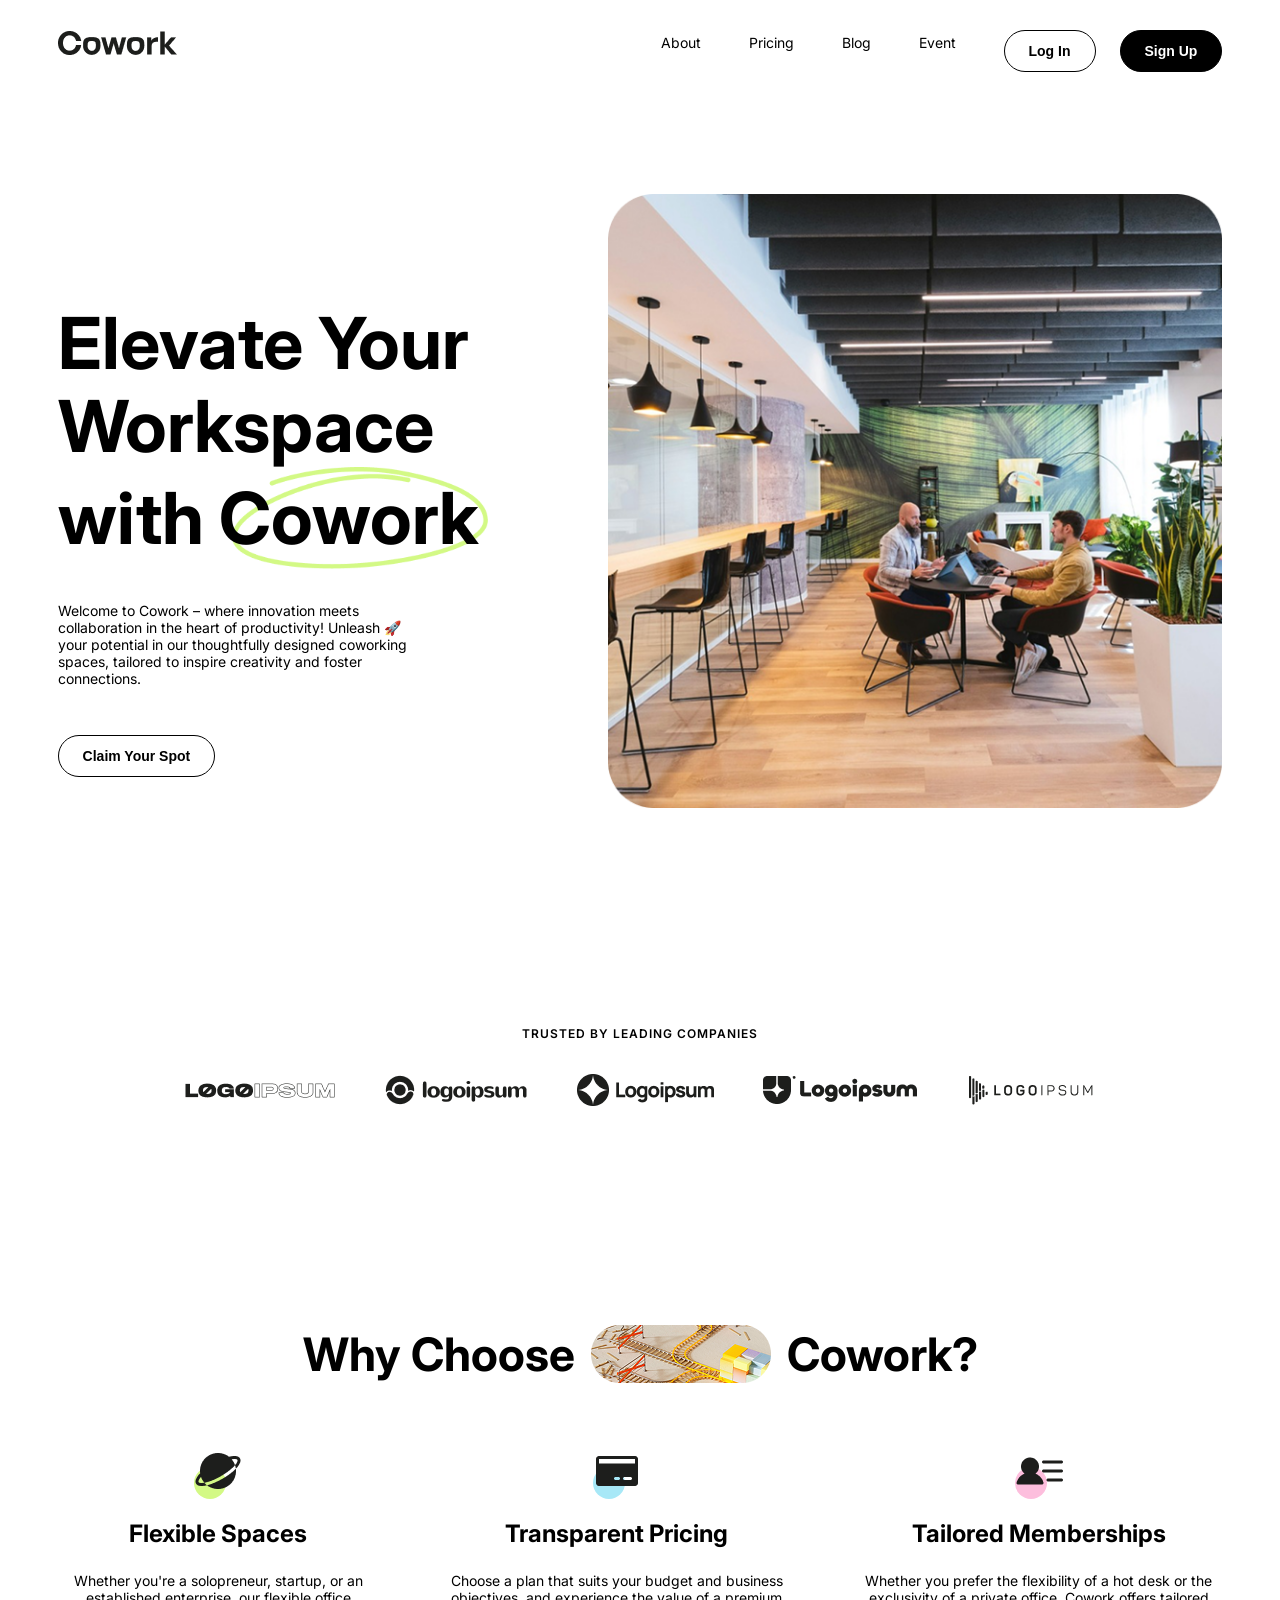
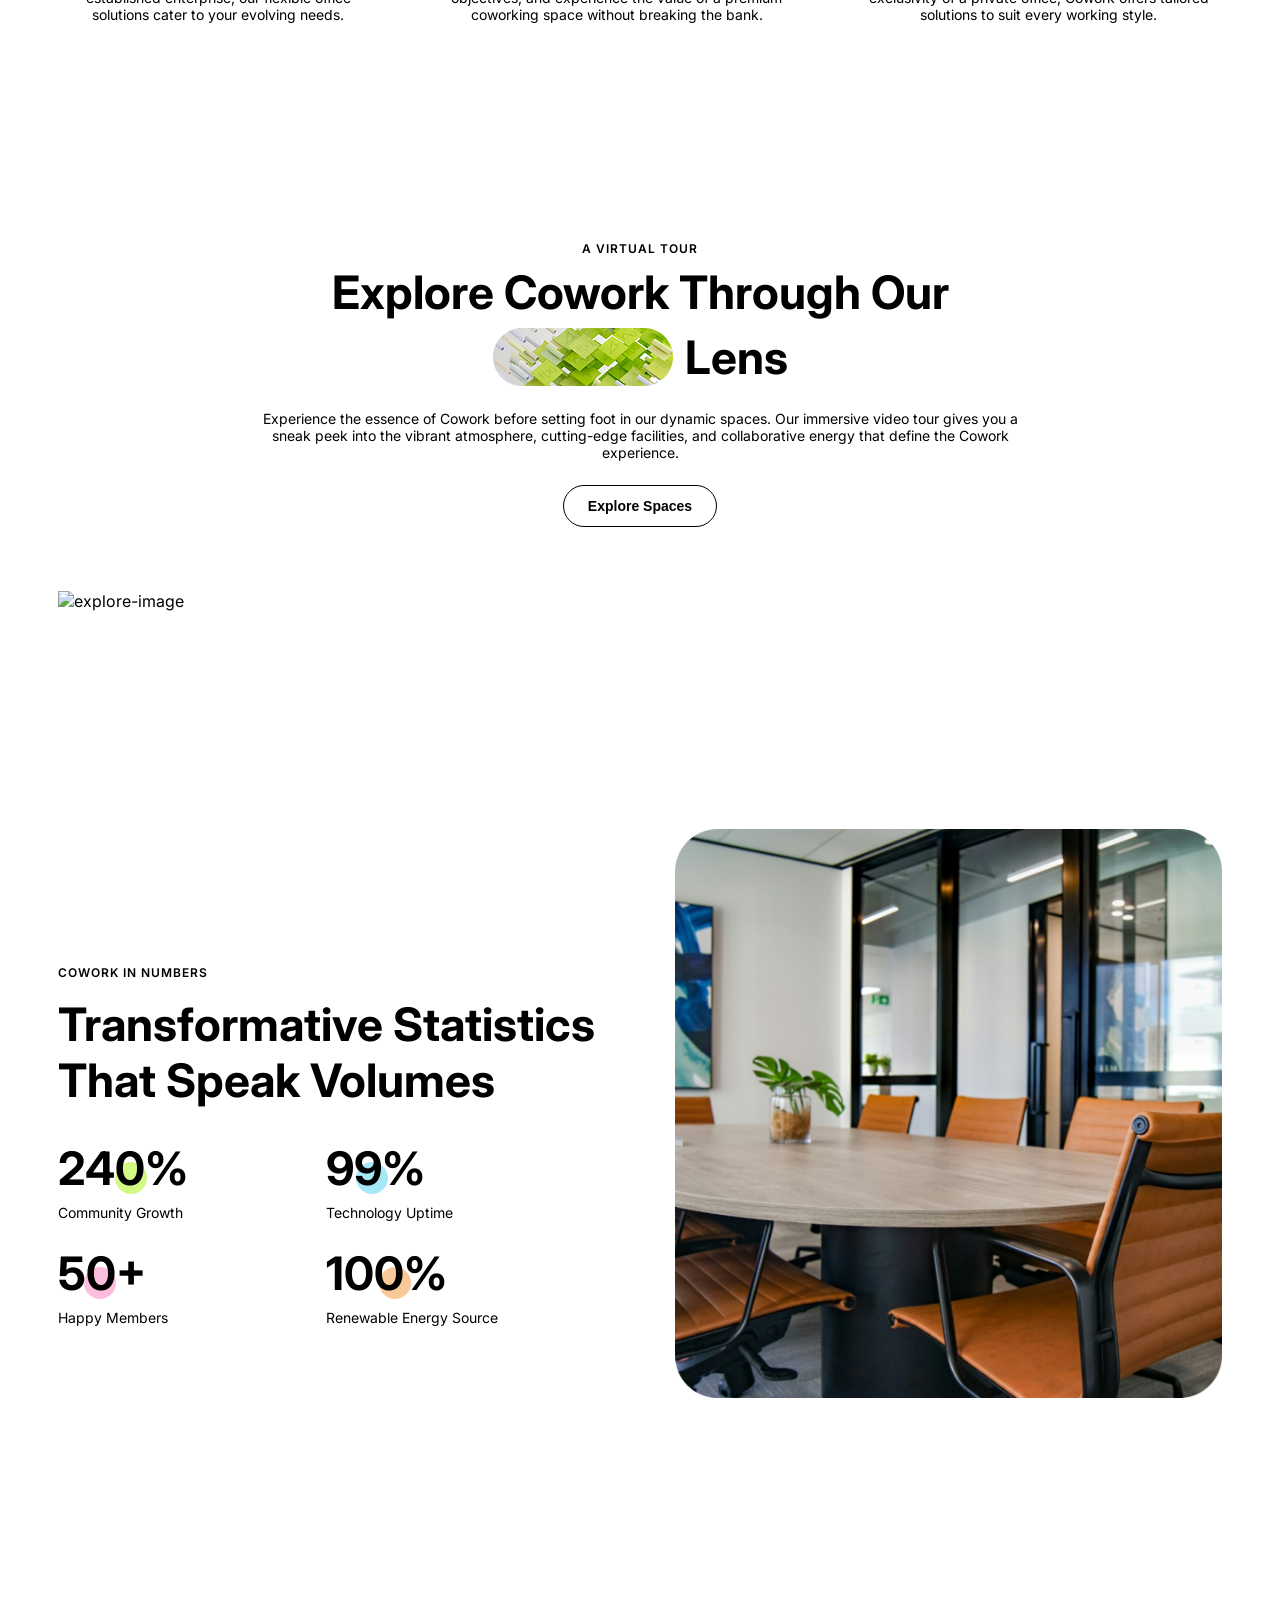
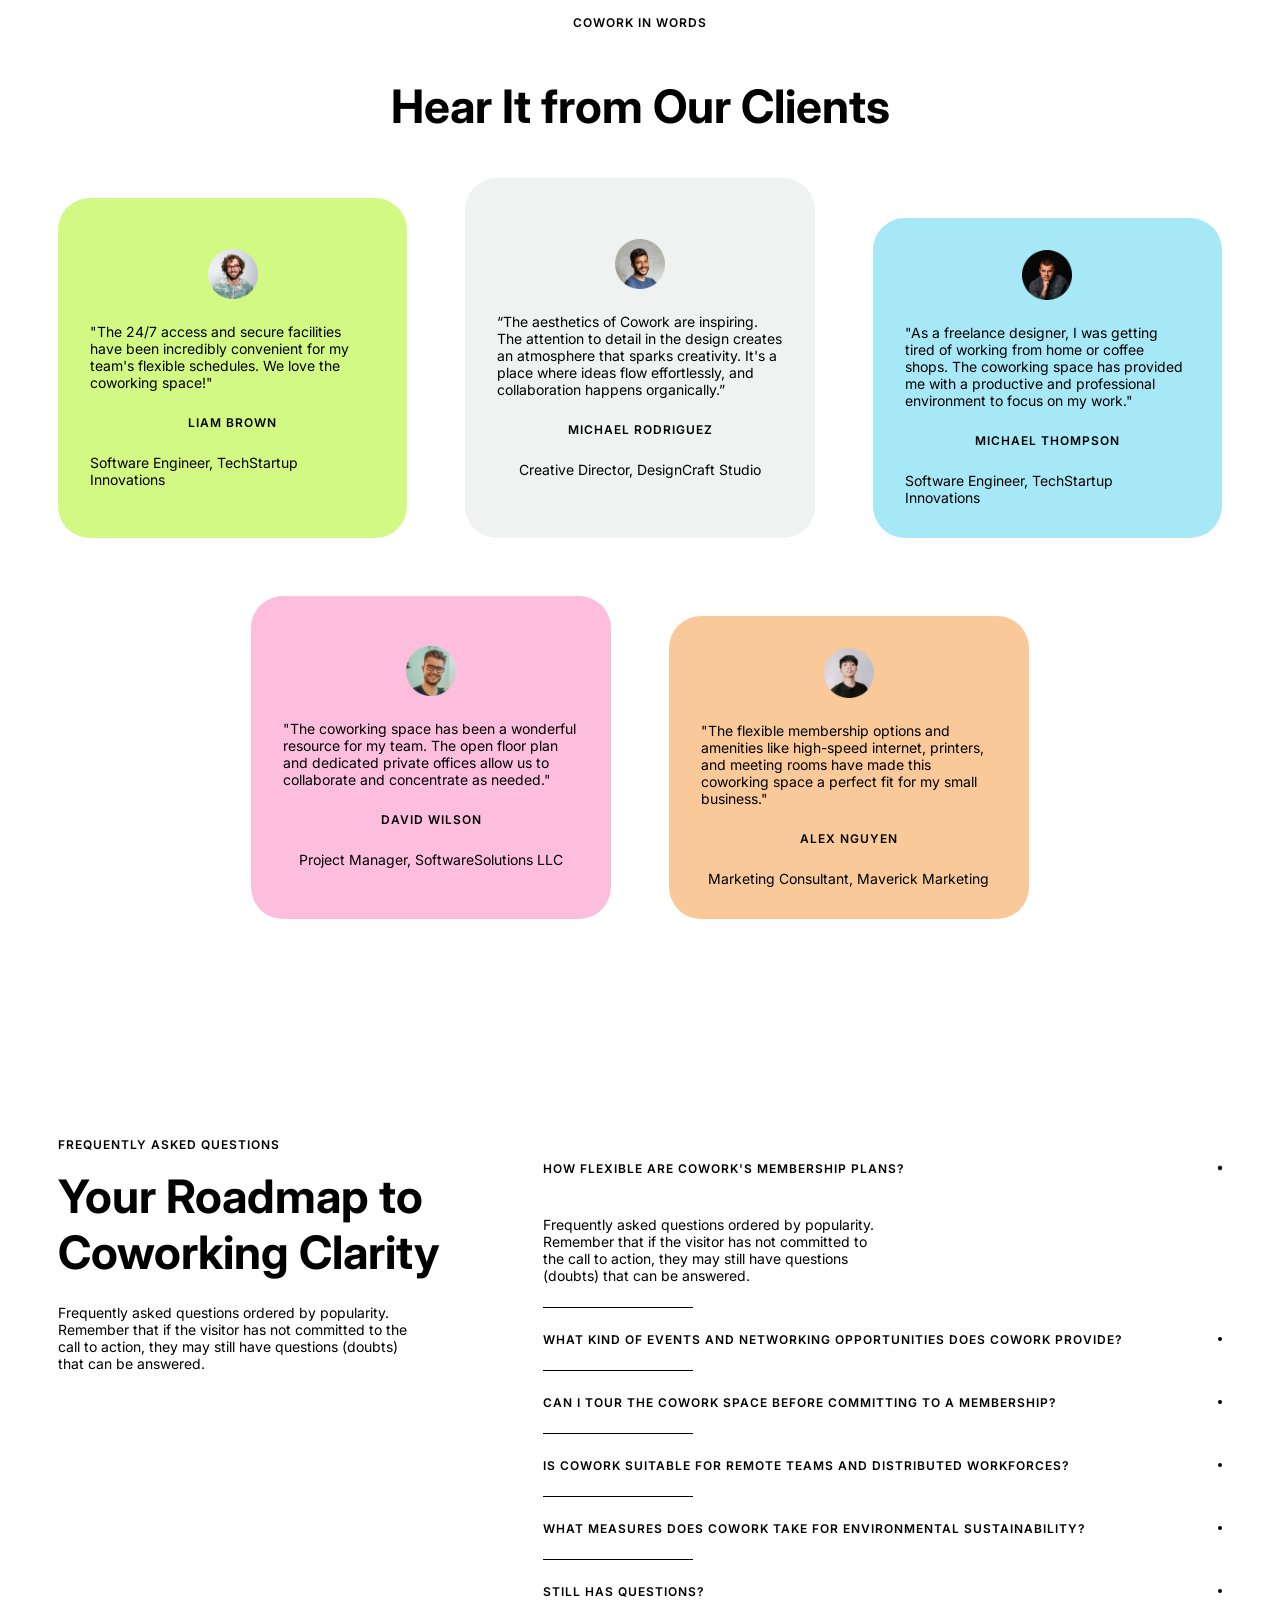
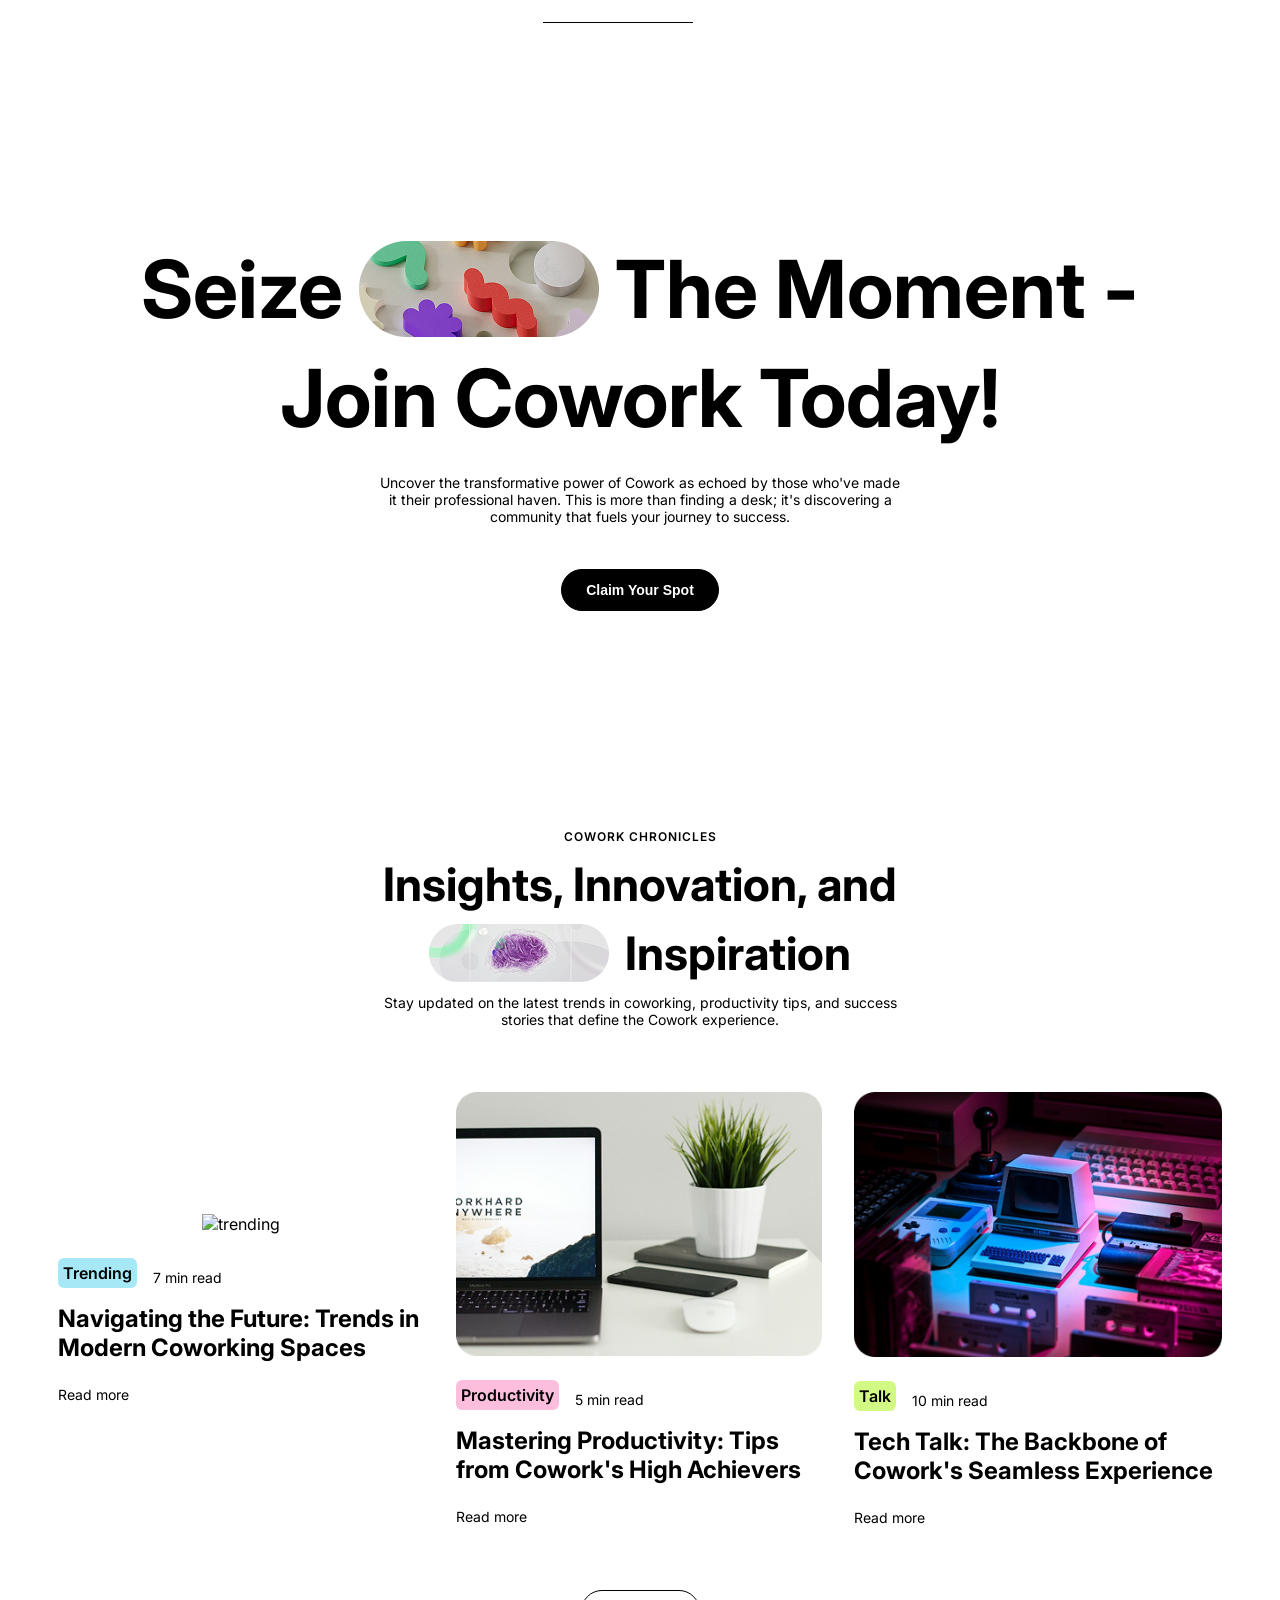
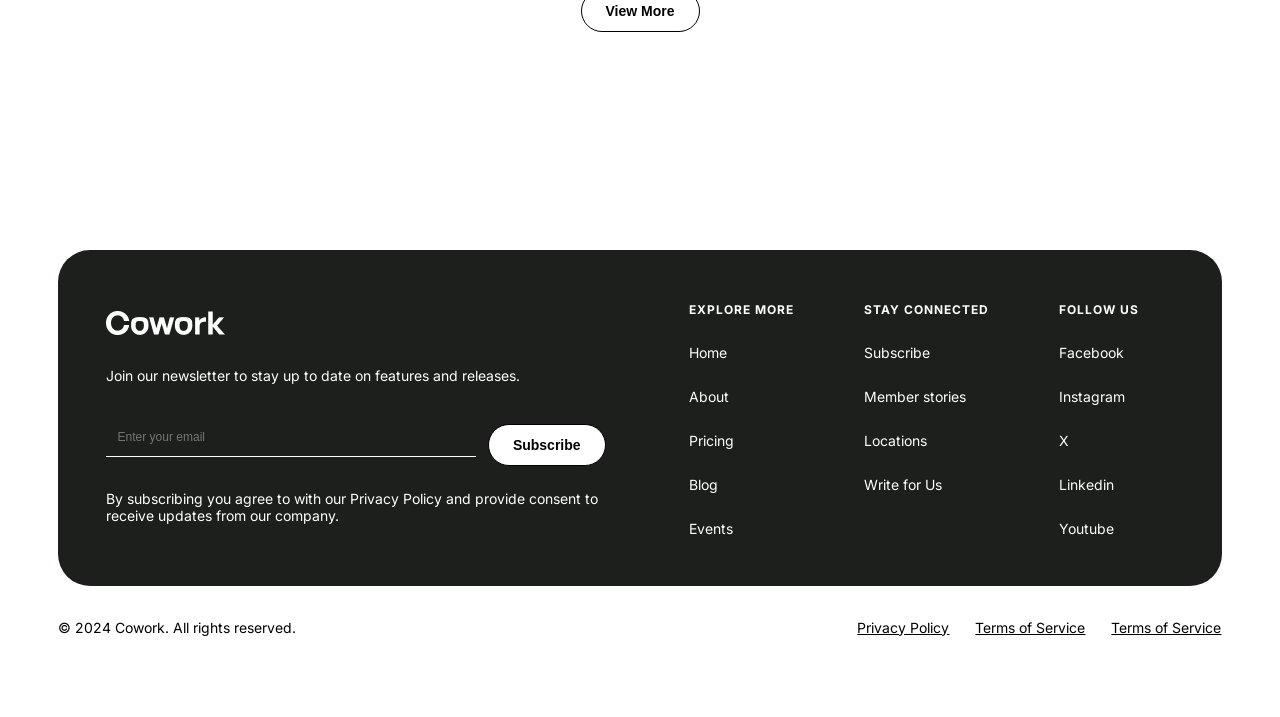
==== Cowork Website/index.html @ 2854998a "Add files via upload" ====
<!doctype html>
<html lang="en">
  <head>
    <meta charset="UTF-8" />
    <meta name="viewport" content="width=device-width, initial-scale=1.0" />
    <title>Cowork Website</title>
    <link rel="stylesheet" href="style.css" />
  </head>
  <body>
    <div class="container">
      <nav class="flex">
        <img src="./assets/Logo.png" alt="logo pic" class="logo" />
        <div class="links-btns flex">
          <ul class="links flex">
            <li class="flex"><a href="#">About</a></li>
            <li class="flex"><a href="#">Pricing</a></li>
            <li class="flex"><a href="#">Blog</a></li>
            <li class="flex"><a href="#">Event</a></li>
          </ul>
          <div class="btns flex">
            <button class="btn-white">Log In</button>
            <button class="btn-black">Sign Up</button>
          </div>
        </div>
        <button class="togle flex"><hr><hr><hr></button>
      </nav>

      <main class="hero-section flex">
        <div class="content flex">
          <div>
            <div><h1 class="title">Elevate Your Workspace</h1></div>
            <div class="flex"><h1 id="vector-h1">with Cowork</h1></div>
          </div>
          <p>
            Welcome to Cowork – where innovation meets collaboration in the
            heart of productivity! Unleash 🚀 your potential in our thoughtfully
            designed coworking spaces, tailored to inspire creativity and foster
            connections.
          </p>
          <button class="btn-white">Claim Your Spot</button>
        </div>
        <div class="hero-image">
          <img src="assets/hero-Image.png" alt="hero-Image" />
        </div>
      </main>

      <section class="social-proof flex">
        <h5>Trusted by Leading Companies</h5>
        <div class="social-proof-images flex">
          <div>
            <img
              src="./assets/social-proof-logo.png"
              alt="social-proof-logo-1"
            />
          </div>
          <div>
            <img
              src="./assets/social-proof-logo-2.png"
              alt="social-proof-logo-2"
            />
          </div>
          <div>
            <img
              src="./assets/social-proof-logo-3.png"
              alt="social-proof-logo-3"
            />
          </div>
          <div>
            <img
              src="./assets/social-proof-logo-4.png"
              alt="social-proof-logo-4"
            />
          </div>
          <div>
            <img
              src="./assets/social-proof-logo-5.png"
              alt="social-proof-logo-5"
            />
          </div>
        </div>
      </section>

      <section class="trust-section flex">
        <div class="heading flex">
          <div><h1>Why Choose</h1></div>
          <div><img src="./assets/Rectangle 1.png" alt="Rectangle" /></div>
          <div><h1>Cowork?</h1></div>
        </div>

        <div class="trust-section-columns flex">
          <div class="col-1 cols flex">
            <div>
              <img src="./assets//Planet.png" alt="Planet" /><span
                class="sm-circle"
              ></span>
            </div>
            <h2>Flexible Spaces</h2>
            <p>
              Whether you're a solopreneur, startup, or an established
              enterprise, our flexible office solutions cater to your evolving
              needs.
            </p>
          </div>
          <div class="col-2 cols flex">
            <div>
              <img src="./assets/CreditCard.png" alt="CreditCard" /><span
                class="sm-circle"
              ></span>
            </div>
            <h2>Transparent Pricing</h2>
            <p>
              Choose a plan that suits your budget and business objectives, and
              experience the value of a premium coworking space without breaking
              the bank.
            </p>
          </div>
          <div class="col-3 cols flex">
            <div>
              <img src="./assets/UserList.png" alt="UserList" /><span
                class="sm-circle"
              ></span>
            </div>
            <h2>Tailored Memberships</h2>
            <p>
              Whether you prefer the flexibility of a hot desk or the
              exclusivity of a private office, Cowork offers tailored solutions
              to suit every working style.
            </p>
          </div>
        </div>
      </section>

      <section class="explore-section">
        <div class="content flex">
          <h5>A Virtual Tour</h5>
          <h1>Explore Cowork Through Our</h1>
          <div class="flex rect-image">
            <div><img src="./assets/Rectangle 2.png" alt="Rectangle" /></div>
            <h1>Lens</h1>
          </div>
          <p>
            Experience the essence of Cowork before setting foot in our dynamic
            spaces. Our immersive video tour gives you a sneak peek into the
            vibrant atmosphere, cutting-edge facilities, and collaborative
            energy that define the Cowork experience.
          </p>
          <button class="btn-white">Explore Spaces</button>
        </div>
        <div class="explore-section-image">
          <img src="./assets/explore-image.png" alt="explore-image" />
        </div>
      </section>

      <section class="achieve-section flex">
        <div class="content flex">
          <h5>Cowork in Numbers</h5>
          <div>
            <h1>Transformative Statistics</h1>
            <h1>That Speak Volumes</h1>
          </div>
          <div class="achievements flex">
            <div class="achieved">
              <h1>
                240%
                <span class="sm-circle"></span>
              </h1>
              <p>Community Growth</p>
            </div>
            <div class="achieved">
              <h1>
                99%
                <span class="sm-circle"></span>
              </h1>
              <p>Technology Uptime</p>
            </div>
            <div class="achieved">
              <h1>
                50+
                <span class="sm-circle"></span>
              </h1>
              <p>Happy Members</p>
            </div>
            <div class="achieved">
              <h1>
                100%
                <span class="sm-circle"></span>
              </h1>
              <p>Renewable Energy Source</p>
            </div>
          </div>
        </div>
        <div class="achieve-section-image">
          <img src="./assets/achieve-image.png" alt="achieve-image" />
        </div>
      </section>

      <section class="about-section flex">
        <div>
          <h5>Cowork in Words</h5>
          <h1>Hear It from Our Clients</h1>
        </div>
        <div class="about-card">
          <div class="card-1 card flex">
            <div>
              <img src="./assets/user-logo-image1.png" alt="user-logo-image1" />
            </div>
            <p>
              "The 24/7 access and secure facilities have been incredibly
              convenient for my team's flexible schedules. We love the coworking
              space!"
            </p>
            <h5>Liam Brown</h5>
            <p>Software Engineer, TechStartup Innovations</p>
          </div>
          <div class="card-2 card flex">
            <div>
              <img src="./assets/user-logo-image2.png" alt="user-logo-image2" />
            </div>
            <p>
              “The aesthetics of Cowork are inspiring. The attention to detail
              in the design creates an atmosphere that sparks creativity. It's a
              place where ideas flow effortlessly, and collaboration happens
              organically.”
            </p>
            <h5>Michael Rodriguez</h5>
            <p>Creative Director, DesignCraft Studio</p>
          </div>
          <div class="card-3 card flex">
            <div>
              <img src="./assets/user-logo-image3.png" alt="user-logo-image3" />
            </div>
            <p>
              "As a freelance designer, I was getting tired of working from home
              or coffee shops. The coworking space has provided me with a
              productive and professional environment to focus on my work."
            </p>
            <h5>Michael Thompson</h5>
            <p>Software Engineer, TechStartup Innovations</p>
          </div>
          <div class="card-4 card flex">
            <div>
              <img src="./assets/user-logo-image4.png" alt="user-logo-image4" />
            </div>
            <p>
              "The coworking space has been a wonderful resource for my team.
              The open floor plan and dedicated private offices allow us to
              collaborate and concentrate as needed."
            </p>
            <h5>David Wilson</h5>
            <p>Project Manager, SoftwareSolutions LLC</p>
          </div>
          <div class="card-5 card flex">
            <div>
              <img src="./assets/user-logo-image5.png" alt="user-logo-image5" />
            </div>
            <p>
              "The flexible membership options and amenities like high-speed
              internet, printers, and meeting rooms have made this coworking
              space a perfect fit for my small business."
            </p>
            <h5>Alex Nguyen</h5>
            <p>Marketing Consultant, Maverick Marketing</p>
          </div>
        </div>
      </section>

      <section class="question-section flex">
        <div class="left-section flex">
          <h5>Frequently Asked Questions</h5>
          <h1>Your Roadmap to Coworking Clarity</h1>
          <p>
            Frequently asked questions ordered by popularity. Remember that if
            the visitor has not committed to the call to action, they may still
            have questions (doubts) that can be answered.
          </p>
        </div>
        <div class="right-section flex">
          <div class="heading">
            <div class="border"></div>
            <h5 class="flex">
              How flexible are Cowork's membership plans?<button
                class="arrow-btn"
              >
                <i class="fa-solid fa-angle-down"></i>
              </button>
            </h5>
            <p>
              Frequently asked questions ordered by popularity. Remember that if
              the visitor has not committed to the call to action, they may
              still have questions (doubts) that can be answered.
            </p>
          </div>
          <div class="heading flex">
            <div class="border"></div>
            <h5>
              What kind of events and networking opportunities does Cowork
              provide?
            </h5>
            <button class="arrow-btn">
              <i class="fa-solid fa-angle-down"></i>
            </button>
          </div>
          <div class="heading flex">
            <div class="border"></div>
            <h5>
              Can I tour the Cowork space before committing to a membership?
            </h5>
            <button class="arrow-btn">
              <i class="fa-solid fa-angle-down"></i>
            </button>
          </div>
          <div class="heading flex">
            <div class="border"></div>
            <h5>
              Is Cowork suitable for remote teams and distributed workforces?
            </h5>
            <button class="arrow-btn">
              <i class="fa-solid fa-angle-down"></i>
            </button>
          </div>
          <div class="heading flex">
            <div class="border"></div>
            <h5>
              What measures does Cowork take for environmental sustainability?
            </h5>
            <button class="arrow-btn">
              <i class="fa-solid fa-angle-down"></i>
            </button>
          </div>
          <div class="heading flex">
            <div class="border"></div>
            <h5>Still has questions?</h5>
            <button class="arrow-btn">
              <i class="fa-solid fa-angle-down"></i>
            </button>
          </div>
        </div>
      </section>

      <section class="join-section flex">
        <div class="flex heading">
          <h1>Seize</h1>
          <span> <img src="./assets/Rectangle 3.png" alt="Rectangle 3" /></span>
          <h1>The Moment -</h1>
        </div>
        <h1>Join Cowork Today!</h1>
        <p>
          Uncover the transformative power of Cowork as echoed by those who've
          made it their professional haven. This is more than finding a desk;
          it's discovering a community that fuels your journey to success.
        </p>
        <button class="btn-black">Claim Your Spot</button>
      </section>

      <section class="trends-section flex">
        <div class="top-section flex">
          <h5>Cowork Chronicles</h5>
          <h1>Insights, Innovation, and</h1>
          <h1 class="flex img-gap">
            <span><img src="./assets/Rectangle 4png.png" alt="" /></span
            >Inspiration
          </h1>
          <p>
            Stay updated on the latest trends in coworking, productivity tips,
            and success stories that define the Cowork experience.
          </p>
        </div>
        <div class="bottom-section">
          <div class="row flex">
            <div class="trending rows flex">
              <div><img src="./assets/Trending.png" alt="trending" /></div>
              <div class="cols flex">
                <div class="flex">
                  <span>Trending</span>
                  <p>7 min read</p>
                </div>
                <h2>
                  Navigating the Future: Trends in Modern Coworking Spaces
                </h2>
                <p>Read more <i class="fa-solid fa-angle-right"></i></p>
              </div>
            </div>
            <div class="productivity rows flex">
              <div>
                <img src="./assets/productivity.png" alt="productivity" />
              </div>
              <div class="cols flex">
                <div class="flex">
                  <span>Productivity</span>
                  <p>5 min read</p>
                </div>
                <h2>
                  Mastering Productivity: Tips from Cowork's High Achievers
                </h2>
                <p>Read more <i class="fa-solid fa-angle-right"></i></p>
              </div>
            </div>
            <div class="talk rows flex">
              <div><img src="./assets/talk.png" alt="talk.png" /></div>
              <div class="cols flex">
                <div class="flex">
                  <span>Talk</span>
                  <p>10 min read</p>
                </div>
                <h2>Tech Talk: The Backbone of Cowork's Seamless Experience</h2>
                <p>Read more <i class="fa-solid fa-angle-right"></i></p>
              </div>
            </div>
          </div>
          <div class="bottom-section-btn flex">
          <button class="btn-white">View More</button>
          </div>
        </div>

      </section>

      <section class="footer-section flex">
        <footer class="flex">
          <div class="footer-left-section flex">
            <div><img src="./assets/white-logo.png" alt="logo"></div>
            <div class="inside-content flex">
              <p>Join our newsletter to stay up to date on features and releases.</p>
              <div class="textarea flex">
              <input type="email" placeholder="Enter your email"></input>
                <button class="btn-white">Subscribe</button>
              </div>
                <p>By subscribing you agree to with our Privacy Policy and provide consent to receive updates from our company.</p>

            </div>

          </div>
          <div class="footer-right-section flex">
            <div class="col flex col-1">
              <ul class="footer-links flex">
                <li><strong>Explore More</strong></li>
                <li><a href="#">Home</a></li>
                <li><a href="#">About</a></li>
                <li><a href="#">Pricing</a></li>
                <li><a href="#">Blog</a></li>
                <li><a href="#">Events</a></li>
              </ul>
            </div>
            <div class="col flex col-2">
              <ul class="footer-links flex">
                <li><strong>Stay connected</strong></li>
                <li><a href="#">Subscribe</a></li>
                <li><a href="#">Member stories</a></li>
                <li><a href="#">Locations</a></li>
                <li><a href="#">Write for Us</a></li>
              </ul>
            </div>
            <div class="col flex col-3">
              <ul class="footer-links flex">
                <li><strong>follow us</strong></li>
                <li><a href="#">Facebook</a></li>
                <li><a href="#">Instagram</a></li>
                <li><a href="#">X</a></li>
                <li><a href="#">Linkedin</a></li>
                <li><a href="#">Youtube</a></li>
              </ul>
            </div>
          </div>
        </footer>
        <div class="footer-last-link flex">
          <p>© 2024 Cowork. All rights reserved.</p>
          <div class="last-links flex">
            <p>Privacy Policy</p>
            <p>Terms of Service</p>
            <p>Terms of Service</p>
          </div>
        </div>
      </section>


    </div>
    <script
      src="https://kit.fontawesome.com/6760825865.js"
      crossorigin="anonymous"
    ></script>
  </body>
</html>
---- Cowork Website/style.css ----
@import url(https://fonts.googleapis.com/css?family=Inter:100,200,300,regular,500,600,700,800,900,100italic,200italic,300italic,italic,500italic,600italic,700italic,800italic,900italic);
* {
  margin: 0;
  padding: 0;
  box-sizing: border-box;
}
body {
  background-color: var(--secondary-color);
  font-family: inter, Arial, Helvetica, sans-serif;
}
:root {
  --primary-color: black;
  --secondary-color: white;
  --padding-block: 8.5vw;
  --gap-80: clamp(32px, 6.5vw, 80px);
  --gap-48: clamp(16px, 4vw, 48px);
  --gap-32: clamp(12px, 3vw, 32px);
  --gap-24: clamp(12px, 2vw, 24px);
  --gap-16: clamp(8px, 1.5vw, 16px);
  --gap-12: clamp(8px, 1.5vw, 12px);
  --gap-8: clamp(6px, 1.5vw, 8px);
}

/* utility class */

.container {
  padding-inline: 4.5vw;
  overflow: hidden;
}

.flex {
  display: flex;
  align-items: center;
}

.btn-white,
.btn-black {
  border: 1px solid var(--primary-color);
  border-radius: 42px;
  background-color: #fff;
  cursor: pointer;
  padding: clamp(8px, 1vw, 12px) clamp(16px, 2vw, 24px);
  font-size: clamp(10px, 1.5vw, 14px);
  font-weight: bold;
}

.btn-black {
  color: var(--secondary-color);
  background-color: var(--primary-color);
}

img {
  max-width: 100%;
  height: auto;
  display: block;
}

li {
  list-style: none;
}

a {
  font-size: clamp(8px, 1.5vw, 14px);
  color: var(--primary-color);
  text-decoration: none;
}

h1 {
  font-size: clamp(24px, 3.6vw, 48px);
}

h2 {
  font-size: clamp(12px, 2vw, 24px);
}

p {
  font-size: clamp(10px, 1.5vw, 14px);
}

h5 {
  font-size: clamp(8px, 1.5vw, 12px);
  text-transform: uppercase;
  letter-spacing: 1px;
  font-weight: 600;
}

.sm-circle {
  z-index: -1;
  position: absolute;
  top: 40%;
  width: var(--gap-32);
  height: var(--gap-32);
  border-radius: 50%;
}

/* nav styling */

nav {
  width: 100%;
  padding-block: 13.5px;
  justify-content: space-between;
  background-color: var(--secondary-color);
}

nav .logo {
  height: clamp(20px, 2vw, 24px);
}

nav .links-btns {
  gap: var(--gap-48);
}

nav .links {
  gap: var(--gap-48);
}

nav .togle {
  position: absolute;
  right: 16px;
  border-radius: 12px;
  background-color: var(--primary-color);
  z-index: 99;
  padding: var(--gap-16);
  gap: 4px;
  flex-direction: column;
  justify-content: center;
  display: none;
  border: none;
}

nav .togle hr {
  width: 15px;
  border: 1px solid rgb(255, 255, 255);
}

.links-btns .btns {
  gap: min(24px, 2vw);
}

/* Hero section stying  */

.hero-section {
  padding-block: var(--padding-block);
  gap: var(--gap-32);
}

.hero-section .content {
  margin-top: 6vw;
  width: min(540px, 115%);
  flex-direction: column;
  align-items: start;
  gap: var(--gap-32);
}

.hero-section .content h1 {
  line-height: 115%;
  text-align: start;
  font-size: clamp(32px, 5.6vw, 75px);
}

#vector-h1 {
  text-align: start;
  padding: 10px 10px 10px;
  padding-left: 0;
  display: inline;
  background-image: url(./assets/Vector\ 1.png);
  background-repeat: no-repeat;
  background-size: 20vw;
  background-position-x: right;
  background-position-y: center;
}

.hero-section .content p {
  width: 70%;
}

.hero-section .content button {
  align-self: self-start;
}

/* section-1 */

.social-proof {
  padding-block: var(--padding-block);
  gap: var(--gap-32);
  flex-direction: column;
}

.social-proof .social-proof-images {
  justify-content: center;
  gap: var(--gap-48);
}

/* section-2 */

.trust-section {
  padding-block: var(--padding-block);
  flex-direction: column;
}

.trust-section .heading {
  width: 100%;
  justify-content: center;
  gap: var(--gap-16);
}

.trust-section .heading h1 {
  width: max-content;
}

.trust-section-columns {
  gap: var(--gap-48);
  padding-top: 5vw;
}

.trust-section-columns .cols {
  flex-direction: column;
  justify-content: center;
  gap: var(--gap-24);
}

.cols div img {
  width: var(--gap-48);
}

.cols div {
  position: relative;
}
.col-1 div {
  span {
    background-color: rgb(211, 249, 133);
  }
}
.col-2 div {
  span {
    background-color: #a7e8f7;
  }
}
.col-3 div {
  span {
    background-color: rgb(253, 190, 221);
  }
}
.trust-section-columns .cols p {
  text-align: center;
}

/* section-3 */

.explore-section {
  padding-block: var(--padding-block);
}

.explore-section .content {
  flex-direction: column;
  gap: var(--gap-8);
}

.explore-section .content .rect-image {
  gap: var(--gap-12);
}

.explore-section .content p {
  text-align: center;
  max-width: 65%;
}

.explore-section .content p,
button {
  margin-top: var(--gap-16);
}

.explore-section-image {
  margin-top: 5vw;
}

/* section-4 */

.achieve-section {
  padding-block: var(--padding-block);
  gap: var(--gap-80);
}

.achieve-section .content {
  padding-top: 5vw;
  flex-direction: column;
  align-items: start;
  gap: var(--gap-16);
}

.achieve-section .content h1 {
  width: max-content;
  font-weight: bold;
  text-align: start;
}

.achieve-section .content .achievements {
  flex-wrap: wrap;
  margin-top: var(--gap-16);
  row-gap: var(--gap-24);
}

.achievements .achieved {
  min-width: 50%;
}

.achievements .achieved h1 {
  position: relative;
}

.achievements .achieved p {
  margin-top: var(--gap-8);
}

.achievements .achieved:first-child h1 {
  .sm-circle {
    left: 44%;
    background-color: rgb(211, 249, 133);
  }
}
.achievements .achieved:last-child h1 {
  .sm-circle {
    left: 44%;
    background-color: #fac999;
  }
}
.achievements .achieved:nth-child(2) h1 {
  .sm-circle {
    left: 30%;
    background-color: #a7e8f7;
  }
}
.achievements .achieved:nth-child(3) h1 {
  .sm-circle {
    left: 30%;
    background-color: rgb(253, 190, 221);
  }
}

/* section-5 */

.about-section {
  padding-block: var(--padding-block);
  text-align: center;
  flex-direction: column;
  gap: var(--gap-32);
}

.about-section h1 {
  padding-top: var(--gap-48);
}

.about-card {
  margin-top: var(--gap-32);
  display: flex;
  flex-wrap: wrap;
  justify-content: center;
  text-align: start;
  gap: clamp(30px, 4.5vw, 60px);
}

.about-card .card {
  flex-direction: column;
  gap: var(--gap-24);
  border-radius: 32px;
  padding: var(--gap-32);
  justify-content: center;
  flex: 1 1 300px;
  max-width: 360px;
}

.about-card img {
  width: clamp(50px, 20%, 80px);
  margin-inline: auto;
}

.about-card .card-1 {
  background-color: #d3f985;
}
.about-card .card-2 {
  margin-top: -20px;
  background-color: #f0f1f1;
}
.about-card .card-4 {
  background-color: #fdbedd;
}
.about-card .card-5 {
  margin-top: 20px;
  background-color: #fac999;
}
.about-card .card-3 {
  margin-top: 20px;
  background-color: #a7e8f7;
}

/* section-6 */

.question-section {
  padding-block: var(--padding-block);
  gap: var(--gap-32);
  align-items: start;
}

.question-section .left-section {
  flex-direction: column;
  align-items: start;
  flex-basis: 40%;
  gap: var(--gap-16);
}

.question-section .left-section p {
  margin-top: var(--gap-8);
  width: 80%;
}

.question-section .right-section {
  flex-basis: 60%;
  flex-direction: column;
  align-items: start;
  justify-content: start;
}

.question-section .right-section .heading {
  position: relative;
  width: 100%;
}

.question-section .right-section .heading .border {
  position: absolute;
  width: 150px;
  background-color: transparent;
  height: 100%;
  border-block-end: 1.5px solid;
}

.question-section .right-section h5 {
  padding-block: var(--gap-24);
  width: 100%;
  justify-content: space-between;
}

.question-section .right-section .heading p {
  padding-bottom: var(--gap-24);
  margin-top: var(--gap-16);
  width: 50%;
  justify-content: space-between;
}

.question-section .right-section .heading .arrow-btn {
  border-radius: 50%;
  border: 2px solid;
  margin-block: auto;
}

.question-section .right-section .heading h5 .arrow-btn {
  transform: scale(1.1) rotatex(180deg);
}

/* section-7 */

.join-section {
  padding-block: var(--padding-block);
  width: 100%;
  flex-direction: column;
  gap: var(--gap-12);
}

.join-section .heading {
  font-size: var(--gap-80);
  width: 100%;
  gap: var(--gap-16);
  justify-content: center;
}
.join-section .heading h1:last-child {
  white-space: nowrap;
}

.join-section h1 {
  white-space: nowrap;
  font-size: var(--gap-80);
}

.join-section p {
  width: 45%;
  padding-block: var(--gap-16);
  text-align: center;
}

/* section-8 */

.trends-section {
  padding-block: var(--padding-block);
  flex-direction: column;
}

.trends-section .top-section {
  flex-direction: column;
  gap: var(--gap-12);
}

.trends-section .top-section .img-gap {
  gap: var(--gap-16);
}

.trends-section .top-section p {
  width: 70%;
  text-align: center;
}

.trends-section .bottom-section {
  margin-top: 5vw;
}

.trends-section .bottom-section .row {
  gap: var(--gap-32);
}

.trends-section .bottom-section .row .rows {
  flex-direction: column;
  gap: var(--gap-24);
}

.trends-section .bottom-section .row .rows .cols {
  flex-direction: column;
  align-items: start;
  gap: var(--gap-16);
}

.trends-section .bottom-section .row .rows .cols .flex {
  gap: var(--gap-16);
}

.trends-section .bottom-section .row .rows .cols p {
  margin-top: var(--gap-8);
}

.bottom-section .row span {
  font-weight: 600;
  padding: 5px;
  border-radius: 6px;
  font-size: var(--gap-16);
}

.bottom-section .row .trending span {
  background-color: #a7e8f7;
}

.bottom-section .row .productivity span {
  background-color: #fdbedd;
}

.bottom-section .row .talk span {
  background-color: #d3f985;
}

.bottom-section .bottom-section-btn {
  width: 100%;
  justify-content: center;
  margin-top: var(--gap-48);
}

/* section-9 */

.footer-section {
  padding-top: var(--padding-block);
  padding-bottom: var(--gap-80);
  flex-direction: column;
  gap: var(--gap-32);
}

footer {
  color: var(--secondary-color);
  background-color: #1d1f1c;
  width: 100%;
  border-radius: 32px;
  justify-content: space-between;
  padding: var(--gap-48);
}

footer .footer-left-section {
  width: 100%;
  max-width: 500px;
  flex-direction: column;
  align-items: start;
  gap: var(--gap-32);
}

footer .footer-left-section .inside-content {
  flex-direction: column;
  gap: var(--gap-24);
  align-items: start;
}

footer .footer-left-section .inside-content .textarea {
  width: 100%;
  justify-content: space-between;
  gap: var(--gap-12);
}
footer .footer-left-section .inside-content .textarea input {
  outline: none;
  border: none;
  width: 100%;
  background-color: transparent;
  border-bottom: 1px solid #fff;
  color: var(--secondary-color);
  padding: var(--gap-12);
  font-size: var(--gap-12);
}

footer .footer-right-section {
  width: 100%;
  max-width: 600px;
  align-items: start;
  justify-content: space-around;
  margin-left: var(--gap-48);
}

footer .footer-right-section .col,
.footer-links {
  flex-direction: column;
  gap: var(--gap-24);
  align-items: start;
}
footer .footer-right-section .col,
.footer-links li a {
  color: var(--secondary-color);
}

footer .footer-right-section .col .footer-links li strong {
  text-transform: uppercase;
  font-size: var(--gap-12);
  letter-spacing: 1px;
}

.footer-section .footer-last-link {
  width: 100%;
  justify-content: space-between;
}

.footer-section .footer-last-link .last-links {
  gap: var(--gap-24);
  text-decoration: underline;
}

.footer-section .footer-last-link .last-links p {
  padding: 1px;
}

@media (max-width: 500px) {
  nav .links-btns {
    display: none;
  }

  nav .togle {
    margin: 0;
    display: flex;
  }

  .hero-section {
    flex-direction: column;
    align-items: center;
    justify-content: center;
  }

  .hero-section .content {
    margin-top: 6vw;
    width: min(540px, 90%);
    flex-direction: column;
    align-items: center;
    justify-content: center;
    gap: var(--gap-32);
  }

  .hero-section .content h1 {
    line-height: 125%;
    text-align: center;
  }

  .hero-section .content div div {
    justify-content: center;
  }

  #vector-h1 {
    text-align: center;
    padding: 2px;
  }

  .hero-section .content p {
    width: 70%;
    text-align: center;
  }

  .hero-section .content button {
    align-self: center;
  }

  .trust-section-columns {
    flex-direction: column;
    width: 100%;
    max-width: 350px;
  }

  .trust-section-columns .cols {
    padding-inline: 30px;
  }

  .trust-section .heading {
    flex-wrap: wrap;
  }
  .trust-section .heading img {
    max-width: 100px;
  }

  .explore-section .content h1 {
    text-wrap: nowrap;
    font-size: var(--gap-48);
  }

  .explore-section .content .rect-image {
    width: 150px;
  }

  .about-card .card{
    margin:0;
  }

  .question-section {
    flex-direction: column;
    justify-content: center;
  }

  .question-section .left-section {
    align-items: center;
  }
  .question-section .left-section h1 {
    text-align: center;
  }
  .question-section .right-section .heading .arrow-btn {
    border: 1px solid;
  }
  .question-section .left-section p {
    text-align: center;
  }
  .join-section p {
    width: 70%;
  }
  .join-section .heading{
    flex-wrap: wrap;
  }
   .join-section .heading span img{
    width: 100px;
  }
  .trends-section .top-section h1 span img {
    width: 100px;
  }
  .trends-section .bottom-section .row {
    flex-direction: column;
  }

  .trends-section .bottom-section .row .rows .cols .flex span {
    font-size: 14px;
  }
  .trends-section .bottom-section .row .rows .cols .flex p {
    font-size: 12px;
  }
  .trends-section .bottom-section .row .rows .cols h2 {
    font-size: 16px;
  }
  .trends-section .bottom-section .row .rows .cols p {
    font-size: 12px;
  }

  footer {
    flex-direction: column;
    padding-inline: 50px;
  }
  footer .footer-left-section p {
    text-align: center;
  }

  footer .footer-left-section {
    align-items: center;
    margin-bottom:20px;
  }

  footer .footer-left-section .inside-content {
    align-items: center;
  }

  footer .footer-left-section .inside-content .textarea {
    flex-direction: column;
  }

  footer .footer-right-section {
    flex-direction: column;
    align-items: center;
    justify-content: center;
    margin: 0;
  }
  footer .footer-right-section .col,
  .footer-links {
    align-items: center;
    gap: 0;
  }
  footer .footer-right-section .col {
    margin-top: 10px;
  }
  footer .footer-right-section .col .footer-links li strong {
    font-weight: 600;
  }
  .footer-section .footer-last-link {
    flex-direction: column;
    gap: 20px;
  }
}
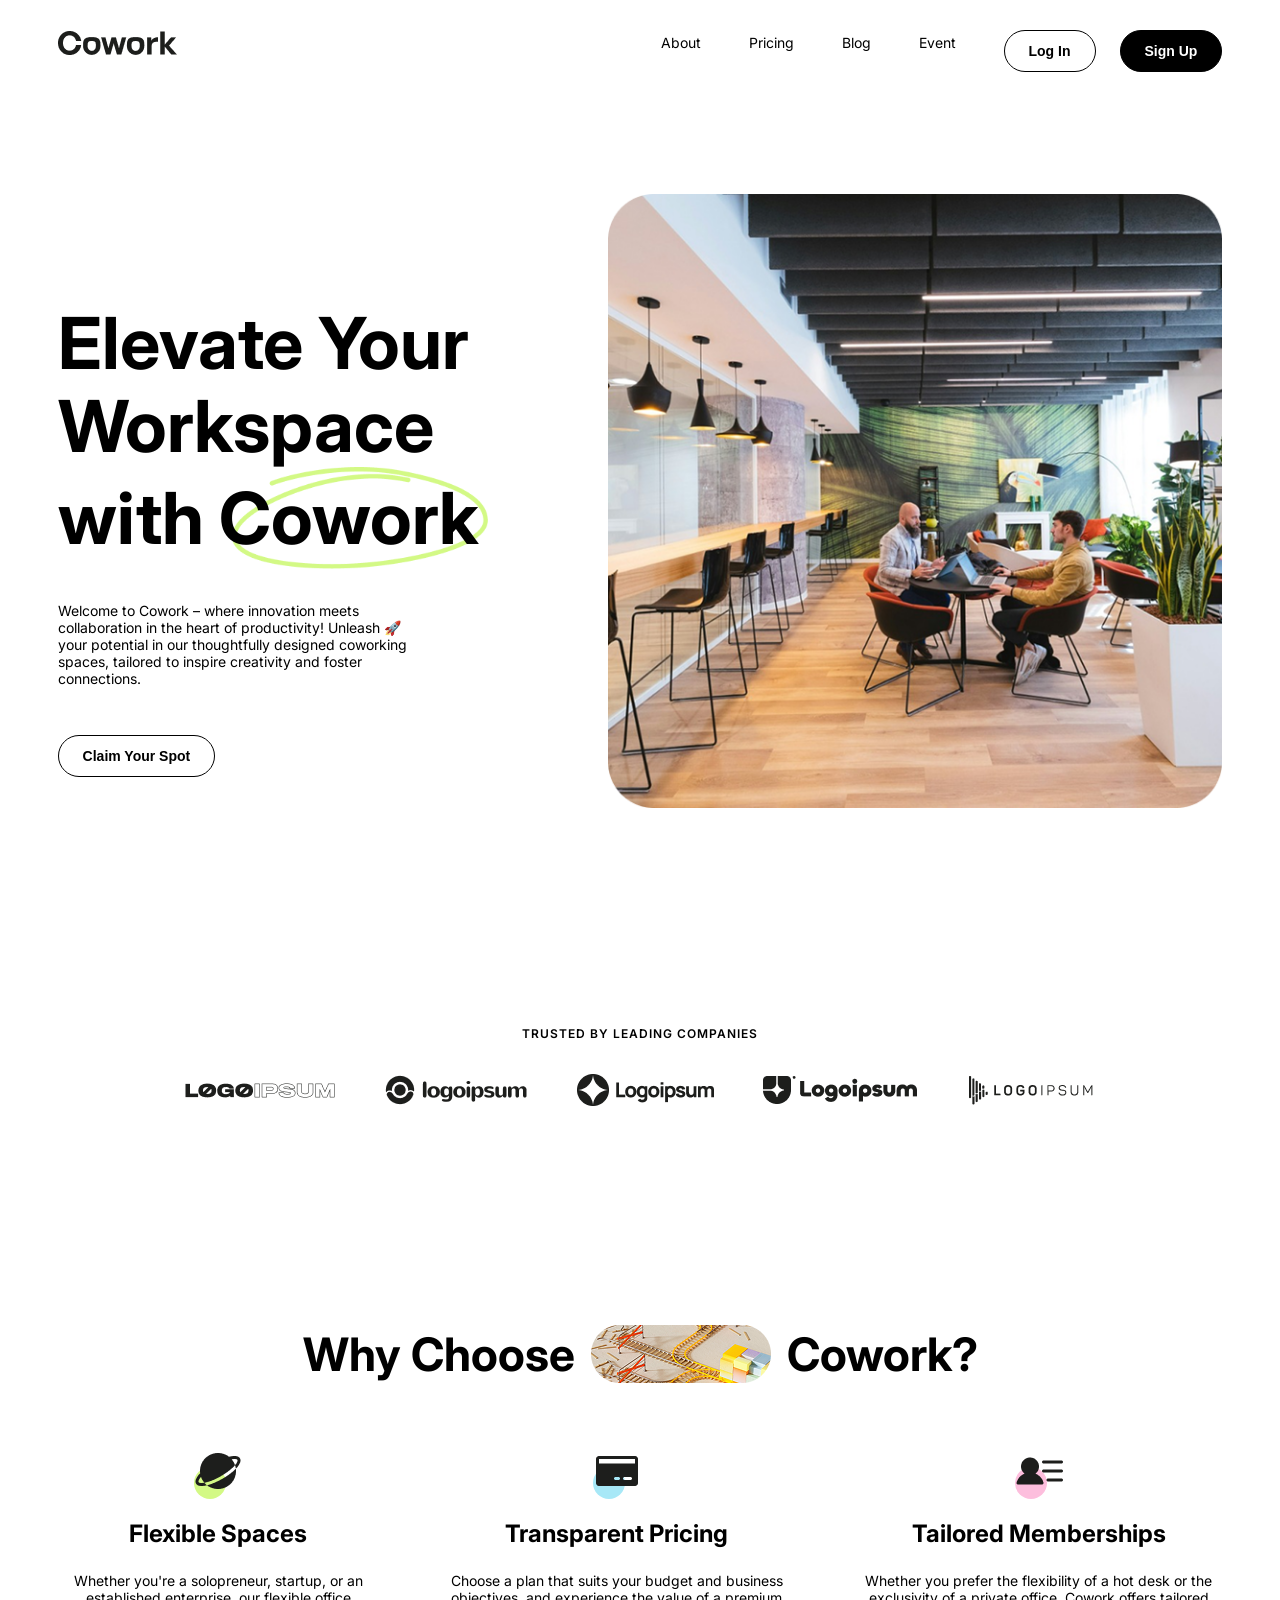
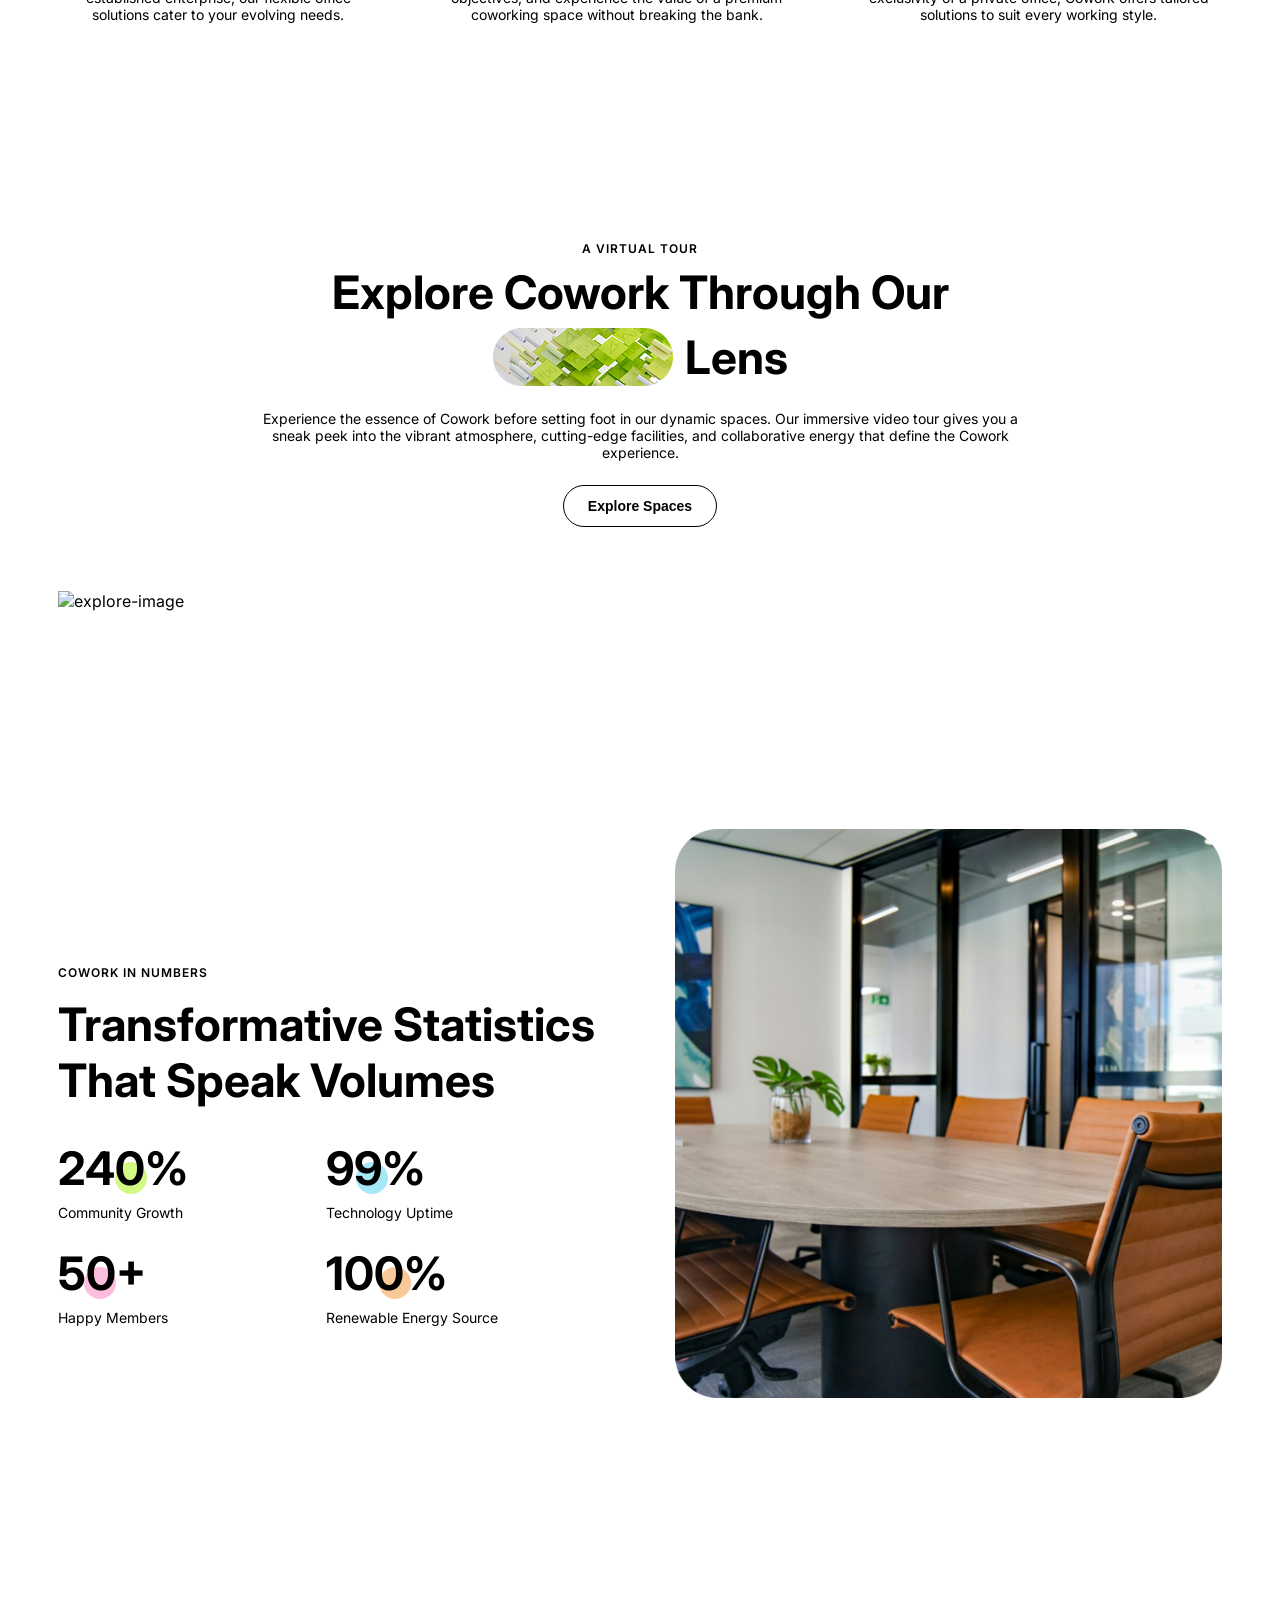
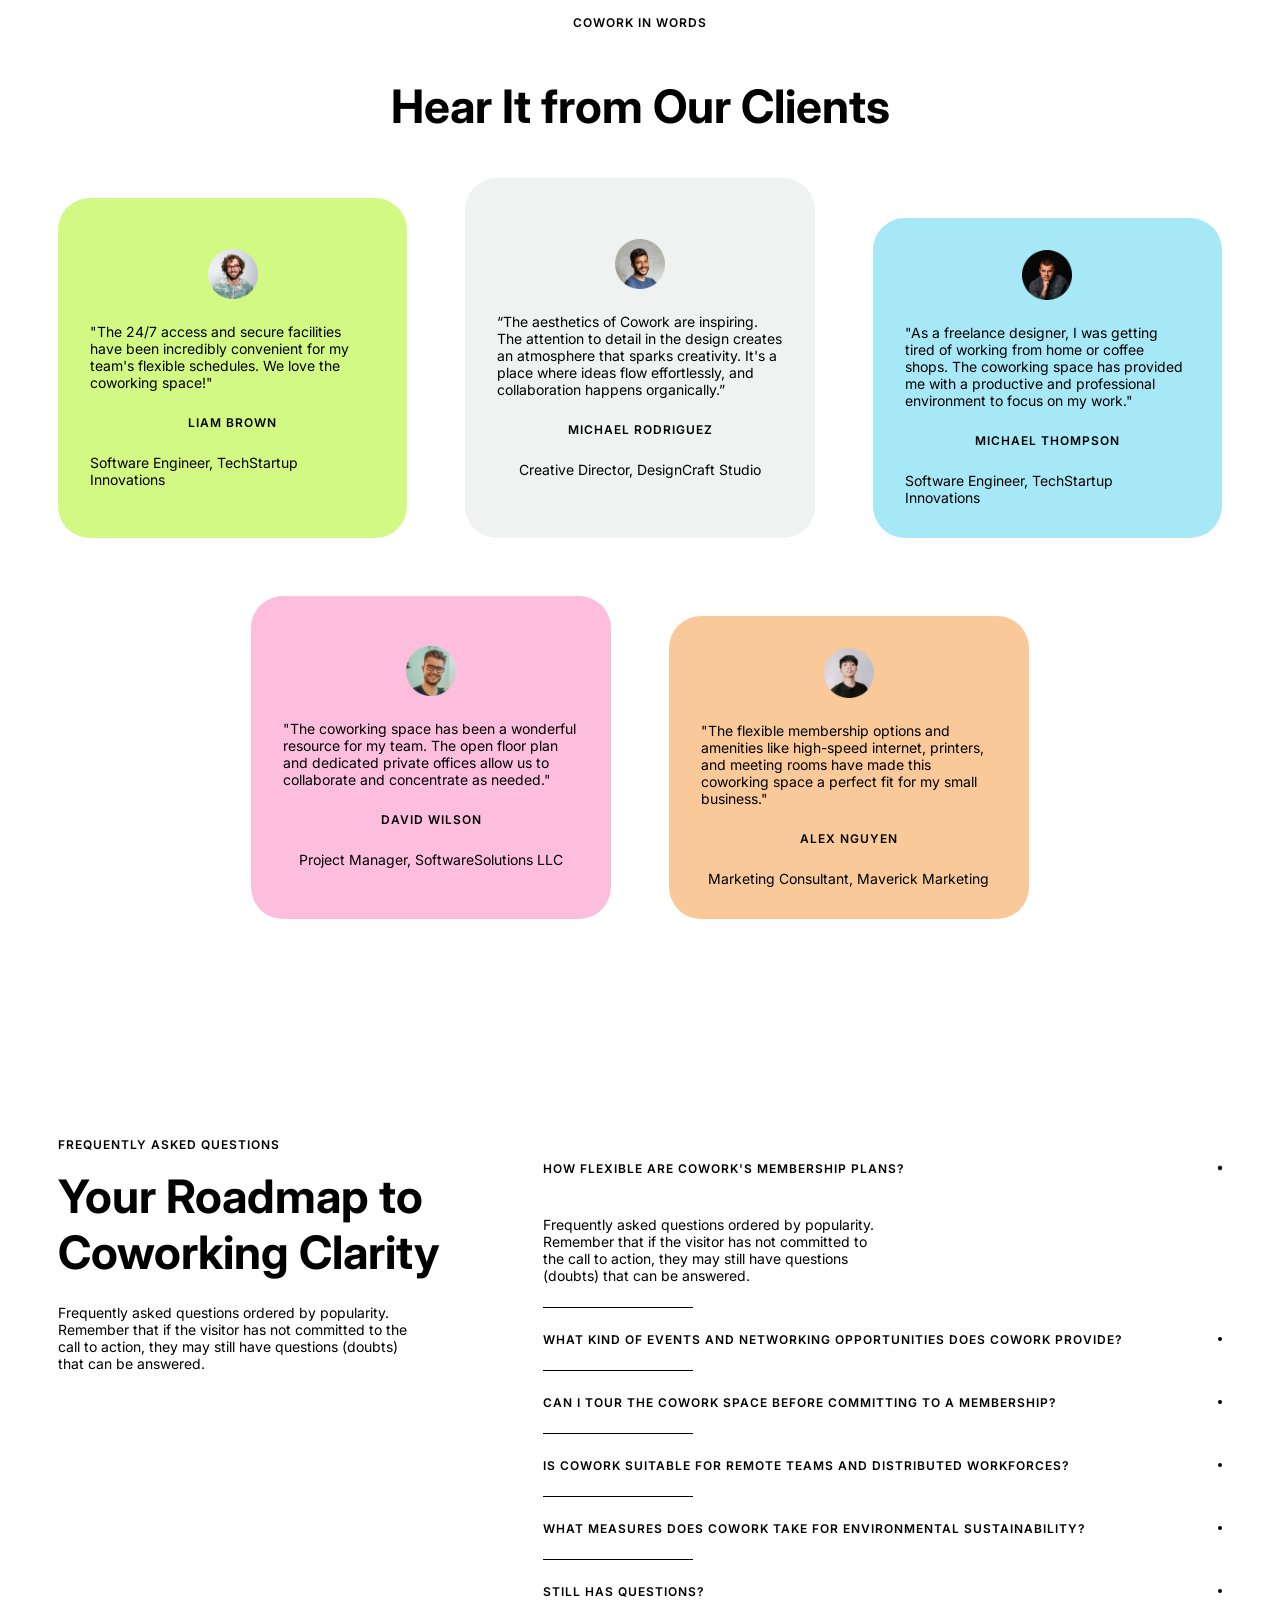
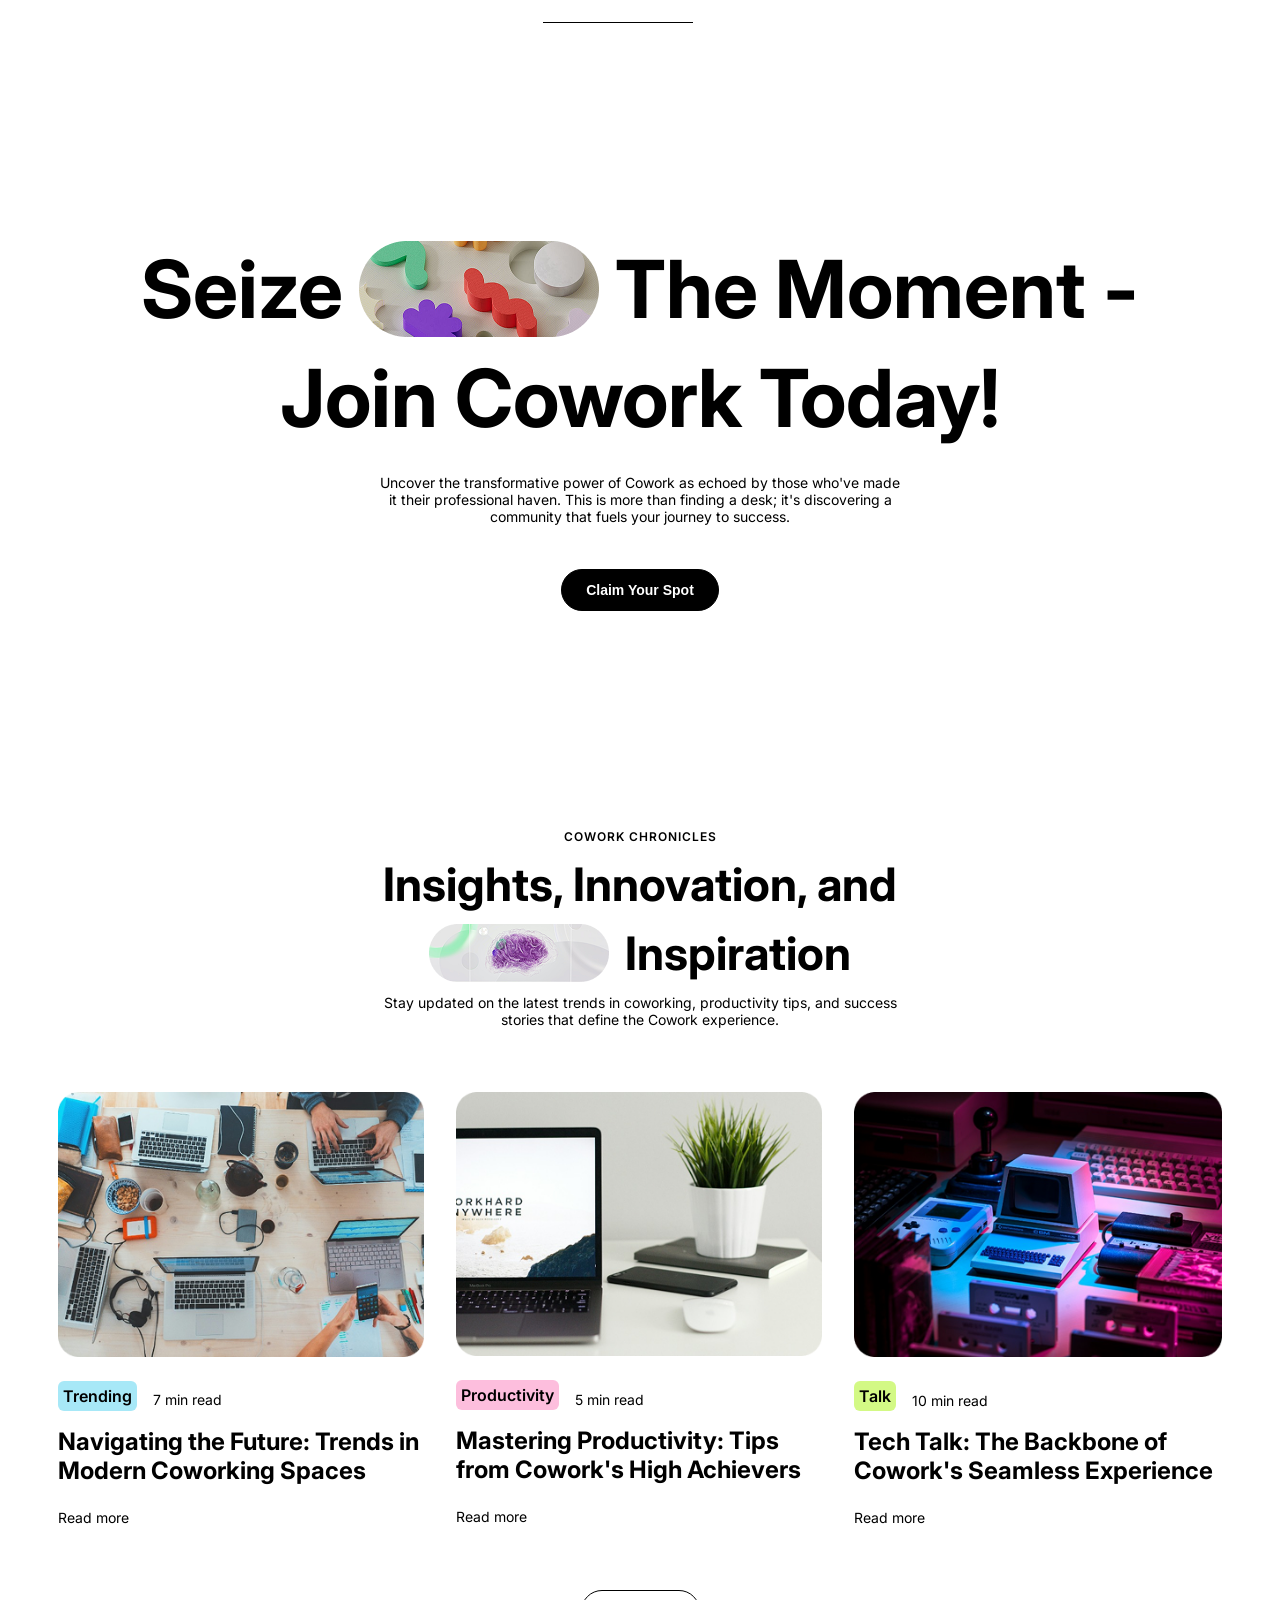
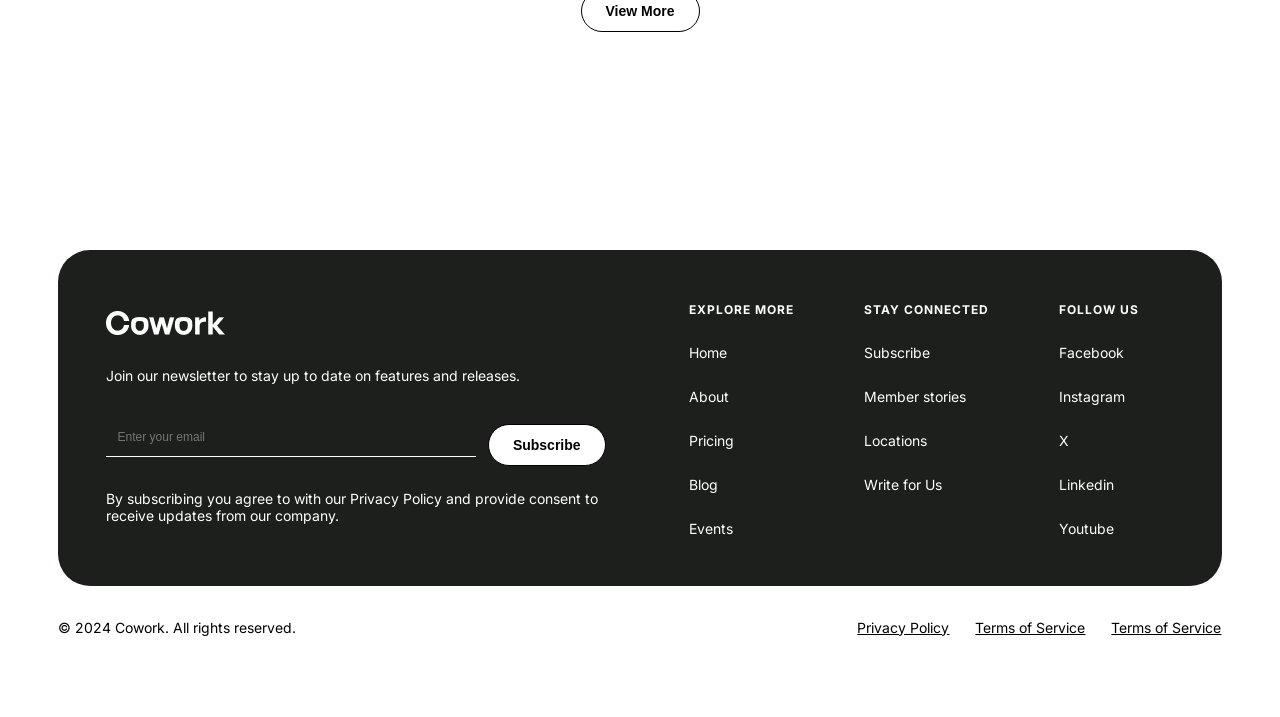
==== commit bdb54ad1: "Update index.html" ====
--- a/Cowork Website/index.html
+++ b/Cowork Website/index.html
@@ -368,7 +368,7 @@
         <div class="bottom-section">
           <div class="row flex">
             <div class="trending rows flex">
-              <div><img src="./assets/Trending.png" alt="trending" /></div>
+              <div><img src=".\assets\trending.png" alt="trending" /></div>
               <div class="cols flex">
                 <div class="flex">
                   <span>Trending</span>
